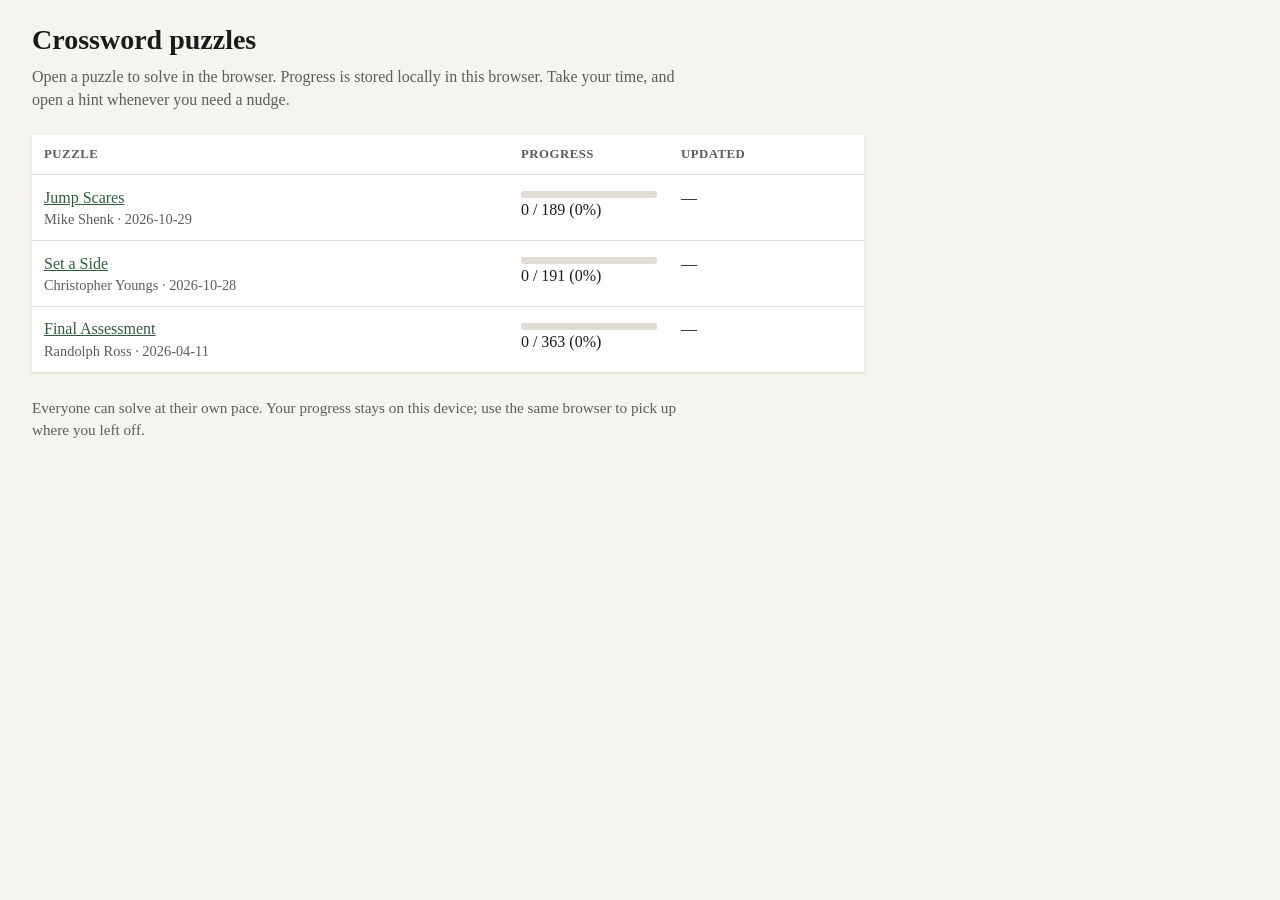
==== web/index.html @ bfd5ee15 "optimized phone layout on top" ====
<!DOCTYPE html>
<html lang="en">
  <head>
    <meta charset="utf-8" />
    <meta name="viewport" content="width=device-width, initial-scale=1, viewport-fit=cover" />
    <title>Crossword puzzles</title>
    <link rel="stylesheet" href="styles.css?v=20261030-10" />
  </head>
  <body>
    <header class="index-header">
      <h1>Crossword puzzles</h1>
      <p>
        Open a puzzle to solve in the browser. Progress is stored locally in this
        browser. Take your time, and open a hint whenever you need a nudge.
      </p>
    </header>

    <table class="puzzle-table" aria-label="Puzzles and progress">
      <thead>
        <tr>
          <th scope="col">Puzzle</th>
          <th scope="col" class="pct">Progress</th>
          <th scope="col">Updated</th>
        </tr>
      </thead>
      <tbody id="puzzle-rows"></tbody>
    </table>

    <p class="muted" style="margin-top: 1.5rem; max-width: 42rem">
      Everyone can solve at their own pace. Your progress stays on this device;
      use the same browser to pick up where you left off.
    </p>

    <script src="shared/progress.js?v=20261030-10"></script>
    <script>
      const tbody = document.getElementById("puzzle-rows");

      function fmtDate(ts) {
        if (!ts) return "—";
        try {
          return new Date(ts).toLocaleString();
        } catch {
          return "—";
        }
      }

      function render(rows) {
        tbody.innerHTML = "";
        for (const p of rows) {
          const st = window.CrosswordProgress.statsForPuzzle(p);
          const tr = document.createElement("tr");
          const pct =
            st.total > 0
              ? `<div class="bar" aria-hidden="true"><span style="width:${st.percent}%"></span></div>${st.filled} / ${st.total} (${st.percent}%)`
              : "—";
          let correct = "";
          if (st.checkable != null && st.checkable > 0) {
            correct = `<div class="meta">${st.correct ?? 0} correct of ${st.checkable} checkable</div>`;
          }
          tr.innerHTML = `
            <td>
              <a href="${escapeHtml(p.href)}">${escapeHtml(p.title)}</a>
              <div class="meta">${escapeHtml(p.author || "")}${
            p.date ? " · " + escapeHtml(p.date) : ""
          }</div>
            </td>
            <td class="pct" data-label="Progress">${pct}${correct}</td>
            <td data-label="Last played">${fmtDate(st.updatedAt)}</td>
          `;
          tbody.appendChild(tr);
        }
      }

      function escapeHtml(s) {
        return String(s)
          .replace(/&/g, "&amp;")
          .replace(/</g, "&lt;")
          .replace(/>/g, "&gt;")
          .replace(/"/g, "&quot;");
      }

      function validateManifest(data) {
        if (!data || !Array.isArray(data.puzzles)) {
          throw new Error("Manifest must contain a puzzles array.");
        }
        const ids = new Set();
        for (const puzzle of data.puzzles) {
          if (!puzzle || typeof puzzle.id !== "string" || !puzzle.id.trim() ||
              ids.has(puzzle.id) || typeof puzzle.title !== "string" || !puzzle.title.trim() ||
              typeof puzzle.href !== "string" ||
              !/^puzzles\/[a-z0-9-]+\.html$/.test(puzzle.href) ||
              !Number.isSafeInteger(puzzle.whiteCellCount) || puzzle.whiteCellCount <= 0 ||
              (puzzle.progressRevision !== undefined &&
                (!Number.isSafeInteger(puzzle.progressRevision) || puzzle.progressRevision <= 0)) ||
              (puzzle.author !== undefined && typeof puzzle.author !== "string") ||
              (puzzle.date !== undefined && typeof puzzle.date !== "string")) {
            throw new Error("Manifest contains an invalid or duplicate puzzle entry.");
          }
          ids.add(puzzle.id);
        }
        return data.puzzles;
      }

      let loadVersion = 0;
      async function load() {
        const version = ++loadVersion;
        try {
          const res = await fetch("manifest.json", { cache: "no-store" });
          if (!res.ok) throw new Error(`HTTP ${res.status}`);
          const rows = validateManifest(await res.json());
          if (version !== loadVersion) return;
          render(rows);
        } catch (err) {
          if (version !== loadVersion) return;
          tbody.innerHTML = "";
          const row = document.createElement("tr");
          const cell = document.createElement("td");
          cell.colSpan = 3;
          const message = document.createElement("p");
          message.setAttribute("role", "alert");
          message.textContent = "Could not load the puzzle list. " + err.message;
          const retry = document.createElement("button");
          retry.type = "button";
          retry.textContent = "Retry";
          retry.addEventListener("click", load);
          cell.append(message, retry);
          row.appendChild(cell);
          tbody.appendChild(row);
        }
      }

      load();
      window.addEventListener("crossword-progress", () => load());
      window.addEventListener("storage", (ev) => {
        if (ev.key && ev.key.startsWith("crossword.v1.progress.")) load();
      });
    </script>
  </body>
</html>
---- web/styles.css ----
:root {
  --bg: #f6f4ef;
  --ink: #1a1a1a;
  --muted: #5c5c5c;
  --accent: #2f5c3e;
  --grid-line: #222;
  --black: #111;
  --wrong: #b00020;
  --focus: #d4e8dc;
  font-family: "Georgia", "Times New Roman", serif;
  color: var(--ink);
  background: var(--bg);
  line-height: 1.45;
}

*,
*::before,
*::after {
  box-sizing: border-box;
}

body {
  margin: 0;
  padding: 1.25rem clamp(1rem, 4vw, 2rem) 3rem;
}

a {
  color: var(--accent);
}

.index-header h1 {
  margin: 0 0 0.25rem;
  font-size: 1.75rem;
}

.index-header p {
  margin: 0 0 1.5rem;
  color: var(--muted);
  max-width: 42rem;
}

.puzzle-table {
  width: 100%;
  max-width: 52rem;
  border-collapse: collapse;
  background: #fff;
  box-shadow: 0 1px 3px rgba(0, 0, 0, 0.08);
}

.puzzle-table th,
.puzzle-table td {
  padding: 0.65rem 0.75rem;
  text-align: left;
  border-bottom: 1px solid #e2ddd4;
  vertical-align: top;
}

.puzzle-table th {
  font-size: 0.8rem;
  text-transform: uppercase;
  letter-spacing: 0.04em;
  color: var(--muted);
}

.puzzle-table .num {
  font-variant-numeric: tabular-nums;
  width: 4rem;
}

.puzzle-table .pct {
  width: 10rem;
}

.puzzle-table .pct .bar {
  height: 0.45rem;
  background: #e2ddd4;
  border-radius: 2px;
  overflow: hidden;
  margin-top: 0.35rem;
}

.puzzle-table .pct .bar > span {
  display: block;
  height: 100%;
  background: var(--accent);
}

.puzzle-table .meta {
  color: var(--muted);
  font-size: 0.9rem;
}

.puzzle-page {
  background: linear-gradient(180deg, #eeeae0 0, var(--bg) 22rem);
}

.puzzle-nav,
.puzzle-shell {
  max-width: 78rem;
  margin-inline: auto;
}

.puzzle-nav {
  margin-block: 0 1.5rem;
  font: 0.9rem system-ui, sans-serif;
}

.puzzle-nav a {
  text-decoration: none;
}

.puzzle-nav a:hover {
  text-decoration: underline;
}

.puzzle-header {
  display: flex;
  align-items: center;
  justify-content: space-between;
  gap: 1rem;
  margin-bottom: 1.5rem;
}

.eyebrow {
  margin: 0 0 0.35rem;
  color: var(--accent);
  font: 600 0.7rem system-ui, sans-serif;
  letter-spacing: 0.16em;
  text-transform: uppercase;
}

.puzzle-header h1 {
  margin: 0;
  font-size: clamp(2rem, 4vw, 3rem);
  font-weight: 500;
  line-height: 1.12;
  letter-spacing: -0.035em;
}

.puzzle-header .byline {
  margin: 0.6rem 0 0;
  color: var(--muted);
  font: 0.95rem system-ui, sans-serif;
}

.puzzle-progress {
  flex-shrink: 0;
  margin: 0;
  padding: 0.6rem 0.9rem;
  border: 1px solid #d7dfd1;
  border-radius: 2rem;
  background: #eaf0e5;
  color: var(--accent);
  font: 500 0.8rem system-ui, sans-serif;
  font-variant-numeric: tabular-nums;
}

.puzzle-main {
  display: grid;
  grid-template-areas: "board" "hints" "clues";
  grid-template-columns: minmax(0, 1fr);
  align-items: start;
  gap: 1.5rem;
}

.grid-panel,
.hint-box,
.clues {
  min-width: 0;
  border: 1px solid #deded4;
  border-radius: 14px;
  background: #fffefa;
  box-shadow: 0 4px 18px #263b2c06;
}

.grid-panel {
  grid-area: board;
  padding: 0.75rem;
}

.grid-wrap {
  overflow: auto;
  padding: 2px;
  scrollbar-color: #b8c1b2 transparent;
}

.cross-grid {
  /* 28px × 1.3, with matching increases for letters and clue numbers. */
  --cell-size: 36.4px;
  border-collapse: collapse;
  table-layout: fixed;
  width: calc(var(--grid-columns) * var(--cell-size) + 1px);
  margin: 0 auto;
  user-select: none;
}

.cross-grid td {
  width: var(--cell-size);
  height: var(--cell-size);
  padding: 0;
  position: relative;
  border: 1px solid var(--grid-line);
}

.cross-grid td.black {
  background: var(--black);
  border-color: var(--black);
}

.cross-grid td.white {
  background: #fff;
}

.cross-grid td.word-active {
  background: #e9f0e4;
}

.cross-grid .cell-num {
  position: absolute;
  z-index: 1;
  top: 2px;
  left: 3px;
  font: 500 var(--number-size, 11.7px) / 1 system-ui, sans-serif;
  color: var(--ink);
  pointer-events: none;
}

.cross-grid .cell-input {
  position: absolute;
  inset: 0;
  width: 100%;
  height: 100%;
  border: 0;
  border-radius: 0;
  padding: var(--letter-top, 12px) 2px 1px;
  text-align: center;
  font: 600 var(--letter-size, 19.5px) / 1 system-ui, sans-serif;
  color: var(--ink);
  text-transform: uppercase;
  background: transparent;
  touch-action: manipulation;
  caret-color: transparent;
}

.cross-grid .cell-input:focus {
  outline: 2px solid #9c7136;
  outline-offset: -2px;
  background: #fff0cb;
}

.cross-grid .cell-input.wrong {
  color: var(--wrong);
  background: #fdecea;
}

.toolbar {
  display: flex;
  flex-wrap: wrap;
  align-items: center;
  gap: 0.65rem;
  margin: 1rem 0.25rem 0.25rem;
}

.toolbar button,
.direction-switch button {
  border: 1px solid #d6dbd1;
  border-radius: 7px;
  padding: 0.65rem 0.9rem;
  background: #fff;
  color: var(--ink);
  font: 500 0.85rem system-ui, sans-serif;
  cursor: pointer;
}

.toolbar .primary-button {
  border-color: var(--accent);
  background: var(--accent);
  color: #fff;
}

.toolbar button:hover {
  filter: brightness(0.95);
}

button:focus-visible,
summary:focus-visible,
a:focus-visible {
  outline: 2px solid var(--accent);
  outline-offset: 3px;
}

.toolbar p {
  flex-basis: 100%;
  margin: 0.25rem 0 0;
  font: 0.78rem / 1.6 system-ui, sans-serif;
}

.save-status:empty {
  display: none;
}

.hint-box {
  grid-area: hints;
  padding: 1.25rem;
}

.hint-box h2,
.clues h2 {
  margin: 0 0 1rem;
  font: 600 0.75rem system-ui, sans-serif;
  letter-spacing: 0.12em;
  text-transform: uppercase;
  color: var(--accent);
}

.direction-switch {
  display: flex;
  gap: 0.25rem;
  padding: 0.25rem;
  margin-bottom: 1.5rem;
  border-radius: 9px;
  background: #f0f1e9;
}

.direction-switch button {
  flex: 1;
  border-color: transparent;
  background: transparent;
  padding: 0.6rem 0.4rem;
}

.direction-switch button[aria-pressed="true"] {
  color: #fff;
  background: var(--accent);
  box-shadow: 0 2px 5px #263b2c18;
}

.direction-switch button:disabled {
  opacity: 0.45;
  cursor: default;
}

#hint-basic h3 {
  margin: 0 0 0.65rem;
  color: var(--muted);
  font: 500 0.78rem system-ui, sans-serif;
}

.basic-clue {
  margin: 0 0 0.75rem;
  font-size: 1.5rem;
  line-height: 1.35;
}

.clue-word {
  color: #245c73;
  text-decoration-line: underline;
  text-decoration-style: solid;
  text-decoration-color: #7293a1;
  text-decoration-thickness: 1px;
  text-underline-offset: 0.18em;
}

.clue-word:hover {
  color: var(--accent);
  text-decoration-style: solid;
}

.lookup-help {
  margin: 0 0 1.25rem;
  font: 0.75rem / 1.6 system-ui, sans-serif;
}

.muted {
  color: var(--muted);
  font-size: 0.95rem;
}

.ext-hint {
  margin-top: 0.6rem;
  border: 1px solid #e0e3d9;
  border-radius: 8px;
  background: #fafbf6;
  font: 0.9rem / 1.6 system-ui, sans-serif;
}

.ext-hint summary {
  padding: 0.8rem;
  font-weight: 500;
  cursor: pointer;
}

.ext-hint[open] summary {
  color: var(--accent);
}

.ext-hint p {
  margin: 0;
  padding: 0 0.8rem 0.9rem;
}

.answer-reveal {
  margin-top: 1.25rem;
  border-style: dashed;
  background: transparent;
}

.answer-reveal p {
  font-weight: 600;
  letter-spacing: 0.06em;
  overflow-wrap: anywhere;
}

.answer-reveal .answer-explanation {
  color: var(--muted);
  font-weight: 400;
  letter-spacing: normal;
}

.clue-panels {
  grid-area: clues;
  display: grid;
  grid-template-columns: minmax(0, 1fr);
  gap: 1.5rem;
}

.clues {
  padding: 1.25rem;
}

.clue-list {
  list-style: none;
  padding: 0;
  margin: 0;
  max-height: 32rem;
  overflow: auto;
  scrollbar-color: #b8c1b2 transparent;
}

.clue-list li + li {
  border-top: 1px solid #eeeee6;
}

.clue-help {
  margin: -0.5rem 0 0.9rem;
  color: var(--muted);
  font: 0.75rem / 1.5 system-ui, sans-serif;
}

.clue-row {
  display: flex;
  gap: 0.75rem;
  align-items: baseline;
  border-radius: 5px;
  padding: 0.65rem 0.4rem;
  color: var(--ink);
  background: transparent;
  font: 0.95rem / 1.5 system-ui, sans-serif;
}

.clue-row:hover {
  background: #f3f4ec;
}

.clue-row.active {
  background: #e9f0e4;
}

.clue-btn {
  flex-shrink: 0;
  min-width: 2rem;
  min-height: 2rem;
  border: 1px solid #d6dbd1;
  border-radius: 5px;
  padding: 0.25rem;
  background: #fff;
  color: var(--accent);
  font: 600 0.8rem system-ui, sans-serif;
  font-variant-numeric: tabular-nums;
  cursor: pointer;
}

.clue-btn.active {
  border-color: var(--accent);
  background: var(--accent);
  color: #fff;
}

.clue-text {
  min-width: 0;
  overflow-wrap: anywhere;
}

.source-reference {
  margin-top: 2rem;
  border-top: 1px solid #dcded2;
  padding-top: 1rem;
  color: var(--muted);
  font: 0.85rem system-ui, sans-serif;
}

.source-reference > summary {
  width: fit-content;
  cursor: pointer;
}

.source-shot {
  max-width: 52rem;
  margin: 1rem 0 0;
}

.source-shot img {
  display: block;
  width: 100%;
  height: auto;
  border: 1px solid #deded4;
  border-radius: 8px;
}

.source-shot figcaption {
  margin-top: 0.75rem;
}

.grid-tools,
.cell-letter,
.word-preview,
.word-nav,
.hint-extras > summary,
.touch-keyboard {
  display: none;
}

.touch-keyboard[hidden] {
  display: none;
}

@media (min-width: 640px) {
  .clue-panels {
    grid-template-columns: repeat(2, minmax(0, 1fr));
  }
}

@media (min-width: 1160px) {
  .puzzle-main {
    grid-template-columns: minmax(0, 1fr) 17rem;
    grid-template-areas: "board hints" "clues clues";
  }

  .hint-box {
    position: sticky;
    top: 1.5rem;
    max-height: calc(100vh - 3rem);
    overflow: auto;
  }
}

@media (max-width: 639px) {
  .puzzle-header {
    flex-direction: column;
    align-items: flex-start;
  }

  .grid-panel {
    padding: 0.5rem;
  }
}

@media (max-width: 760px) and (pointer: coarse), (max-height: 520px) and (pointer: coarse) {
  body {
    padding: max(0.5rem, env(safe-area-inset-top)) max(0.5rem, env(safe-area-inset-right)) 1.5rem max(0.5rem, env(safe-area-inset-left));
    -webkit-text-size-adjust: 100%;
  }

  .puzzle-nav {
    margin-bottom: 0.65rem;
    font-size: 0.8rem;
  }

  .puzzle-nav a {
    display: inline-flex;
    align-items: center;
    min-height: 2.5rem;
  }

  .puzzle-header {
    flex-direction: row;
    align-items: center;
    gap: 0.5rem;
    margin-bottom: 0.75rem;
  }

  .puzzle-header .eyebrow {
    display: none;
  }

  .puzzle-header h1 {
    font-size: 1.6rem;
  }

  .puzzle-header .byline {
    margin-top: 0.25rem;
    font-size: 0.75rem;
  }

  .puzzle-progress {
    max-width: 6.5rem;
    padding: 0.5rem;
    font-size: 0.7rem;
    text-align: center;
  }

  .puzzle-shell.touch-mode {
    padding-bottom: calc(13.5rem + env(safe-area-inset-bottom));
  }

  .puzzle-shell.keyboard-collapsed {
    padding-bottom: calc(3.5rem + env(safe-area-inset-bottom));
  }

  .puzzle-main {
    grid-template-areas: "hints" "board" "clues";
    grid-template-columns: minmax(0, 1fr);
    gap: 0.75rem;
  }

  .hint-box {
    position: sticky;
    top: 0;
    z-index: 5;
    max-height: 48vh;
    max-height: 48dvh;
    overflow: auto;
    padding: 0.5rem;
    border-radius: 10px;
    box-shadow: 0 3px 12px #263b2c16;
  }

  .hint-box > h2 {
    display: none;
  }

  .clue-navigation {
    display: flex;
    align-items: center;
    gap: 0.4rem;
    margin-bottom: 0.25rem;
  }

  .clue-navigation .direction-switch {
    flex: 1;
    margin: 0;
    padding: 0.075rem;
  }

  .direction-switch button,
  .word-nav {
    min-height: 1.375rem;
    height: 1.375rem;
    padding: 0 0.4rem;
    line-height: 1;
  }

  .word-nav {
    display: block;
    flex-shrink: 0;
    width: 2.75rem;
    padding: 0;
    border: 1px solid #d6dbd1;
    border-radius: 8px;
    background: #fff;
    color: var(--accent);
    font-size: 1.25rem;
    cursor: pointer;
  }

  #hint-basic h3 {
    margin-bottom: 0.25rem;
    font-size: 0.7rem;
  }

  .basic-clue {
    margin-bottom: 0.6rem;
    font-size: 1.1rem;
    line-height: 1.35;
    overflow-wrap: anywhere;
  }

  .word-preview {
    display: flex;
    position: relative;
    gap: 3px;
    padding: 2px;
    overflow: auto;
    scrollbar-width: none;
  }

  .preview-letter {
    flex: 0 0 2rem;
    height: 2.5rem;
    border: 1px solid #cbd5c4;
    border-radius: 5px;
    padding: 0;
    background: #f4f7ee;
    color: var(--ink);
    font: 600 1.1rem system-ui, sans-serif;
  }

  .preview-letter[aria-pressed="true"] {
    border: 2px solid #9c7136;
    background: #fff0cb;
  }

  .preview-letter.wrong {
    border-color: var(--wrong);
    background: #fdecea;
    color: var(--wrong);
  }

  .hint-extras > summary {
    display: list-item;
    min-height: 1.5rem;
    padding: 0.25rem 0.15rem 0.15rem;
    color: var(--accent);
    font: 600 0.8rem / 1.2 system-ui, sans-serif;
    cursor: pointer;
  }

  .hint-extras[open] > summary {
    margin-bottom: 0.35rem;
  }

  .hint-extras .lookup-help {
    margin-bottom: 0.4rem;
    line-height: 1.25;
  }

  .hint-extras .ext-hint {
    margin-top: 0.25rem;
    font-size: 0.875rem;
    line-height: 1.3;
  }

  .hint-extras .ext-hint summary {
    padding: 0.4rem 0.6rem;
  }

  .hint-extras .ext-hint p {
    padding: 0 0.6rem 0.5rem;
  }

  .hint-extras .answer-reveal {
    margin-top: 0.5rem;
  }

  .grid-panel {
    padding: 0;
    border: 0;
    background: transparent;
    box-shadow: none;
  }

  .grid-tools {
    display: flex;
    justify-content: space-between;
    gap: 0.5rem;
    margin-bottom: 0.4rem;
  }

  .grid-tools button {
    min-height: 2.75rem;
    border: 1px solid #d6dbd1;
    border-radius: 7px;
    padding: 0.5rem 0.85rem;
    background: #fffefa;
    color: var(--accent);
    font: 500 0.85rem system-ui, sans-serif;
  }

  .cross-grid {
    --cell-size: min(36.4px, calc((100vw - max(0.5rem, env(safe-area-inset-left)) - max(0.5rem, env(safe-area-inset-right)) - 6px) / var(--grid-columns)));
    --letter-size: 16px;
    --display-letter-size: clamp(10px, calc(var(--cell-size) * 0.68), 22px);
    --number-size: clamp(7px, calc(var(--cell-size) * 0.28), 11.7px);
    --letter-top: clamp(3px, calc(var(--cell-size) * 0.2), 7px);
  }

  .cross-grid .cell-input {
    padding-inline: 0;
    padding-bottom: 0;
    color: transparent;
  }

  .cross-grid .cell-letter {
    display: flex;
    position: absolute;
    inset: 0;
    z-index: 2;
    align-items: center;
    justify-content: center;
    padding-top: calc(var(--cell-size) * 0.25);
    pointer-events: none;
    color: var(--ink);
    font: 600 var(--display-letter-size) / 1 system-ui, sans-serif;
  }

  .cross-grid .cell-input.wrong + .cell-letter {
    color: var(--wrong);
  }

  .cross-grid .cell-input.wrong {
    color: transparent;
  }

  .cross-grid .cell-num {
    z-index: 3;
    top: 1px;
    left: 1px;
  }

  .grid-wrap.zoomed {
    max-height: 24rem;
    max-height: min(52dvh, 24rem);
  }

  .grid-wrap.zoomed .cross-grid {
    --cell-size: 36.4px;
    --display-letter-size: 22px;
    --number-size: 11.7px;
    --letter-top: 10px;
  }

  .toolbar {
    margin: 0.75rem 0;
    gap: 0.5rem;
  }

  .toolbar button {
    flex: 1;
    min-height: 2.75rem;
    padding: 0.6rem 0.4rem;
  }

  #grid-help {
    display: none;
  }

  .clue-panels {
    grid-template-columns: minmax(0, 1fr);
    gap: 0.75rem;
    scroll-margin-top: 14rem;
  }

  .clues {
    padding: 0.9rem;
  }

  .clue-list {
    max-height: 24rem;
  }

  .clue-btn {
    min-width: 2.75rem;
    min-height: 2.75rem;
  }

  .clue-word {
    line-height: 1.8;
  }

  .touch-keyboard {
    display: block;
    position: fixed;
    z-index: 10;
    inset: auto 0 0;
    padding: 0.35rem max(0.35rem, env(safe-area-inset-right)) max(0.5rem, env(safe-area-inset-bottom)) max(0.35rem, env(safe-area-inset-left));
    border-top: 1px solid #c9d0c3;
    background: #e4e8df;
    box-shadow: 0 -3px 16px #263b2c12;
    touch-action: manipulation;
  }

  .keyboard-top {
    display: flex;
    align-items: center;
    justify-content: space-between;
    gap: 0.5rem;
    min-height: 2rem;
    padding-inline: 0.3rem;
    color: var(--accent);
    font: 500 0.7rem system-ui, sans-serif;
  }

  .keyboard-top button {
    min-height: 2rem;
    border: 0;
    border-radius: 5px;
    padding: 0.35rem;
    background: transparent;
    color: var(--accent);
    font: inherit;
    text-decoration: underline;
  }

  .keyboard-rows {
    display: grid;
    gap: 0.35rem;
  }

  .keyboard-row {
    display: flex;
    justify-content: center;
    gap: 0.25rem;
  }

  .keyboard-row:nth-child(2) {
    padding-inline: 4%;
  }

  .keyboard-key {
    flex: 1;
    min-width: 0;
    min-height: 2.75rem;
    padding: 0;
    border: 1px solid #c8cec2;
    border-bottom-width: 2px;
    border-radius: 6px;
    background: #fff;
    color: var(--ink);
    font: 500 1.1rem system-ui, sans-serif;
    -webkit-user-select: none;
    user-select: none;
  }

  .keyboard-key:active {
    background: #cddac1;
  }

  .keyboard-action {
    flex: 1.6;
    background: #cad4c1;
    font-size: 0.75rem;
  }

  .keyboard-action[data-key="Backspace"] {
    font-size: 1.4rem;
  }

  .touch-keyboard.collapsed .keyboard-rows {
    display: none;
  }

  .puzzle-table,
  .puzzle-table tbody,
  .puzzle-table tr,
  .puzzle-table td {
    display: block;
    width: 100%;
    max-width: none;
  }

  .puzzle-table td.pct {
    width: 100%;
  }

  .puzzle-table {
    background: transparent;
    box-shadow: none;
  }

  .puzzle-table thead {
    display: none;
  }

  .puzzle-table tr {
    margin-bottom: 0.85rem;
    border: 1px solid #deded4;
    border-radius: 12px;
    padding: 0.5rem;
    background: #fffefa;
  }

  .puzzle-table td {
    border: 0;
    padding: 0.4rem 0.6rem;
  }

  .puzzle-table a {
    display: flex;
    align-items: center;
    min-height: 2.75rem;
    font-size: 1.25rem;
  }

  .puzzle-table td[data-label]::before {
    content: attr(data-label);
    display: block;
    margin-bottom: 0.25rem;
    color: var(--muted);
    font: 500 0.7rem system-ui, sans-serif;
  }
}
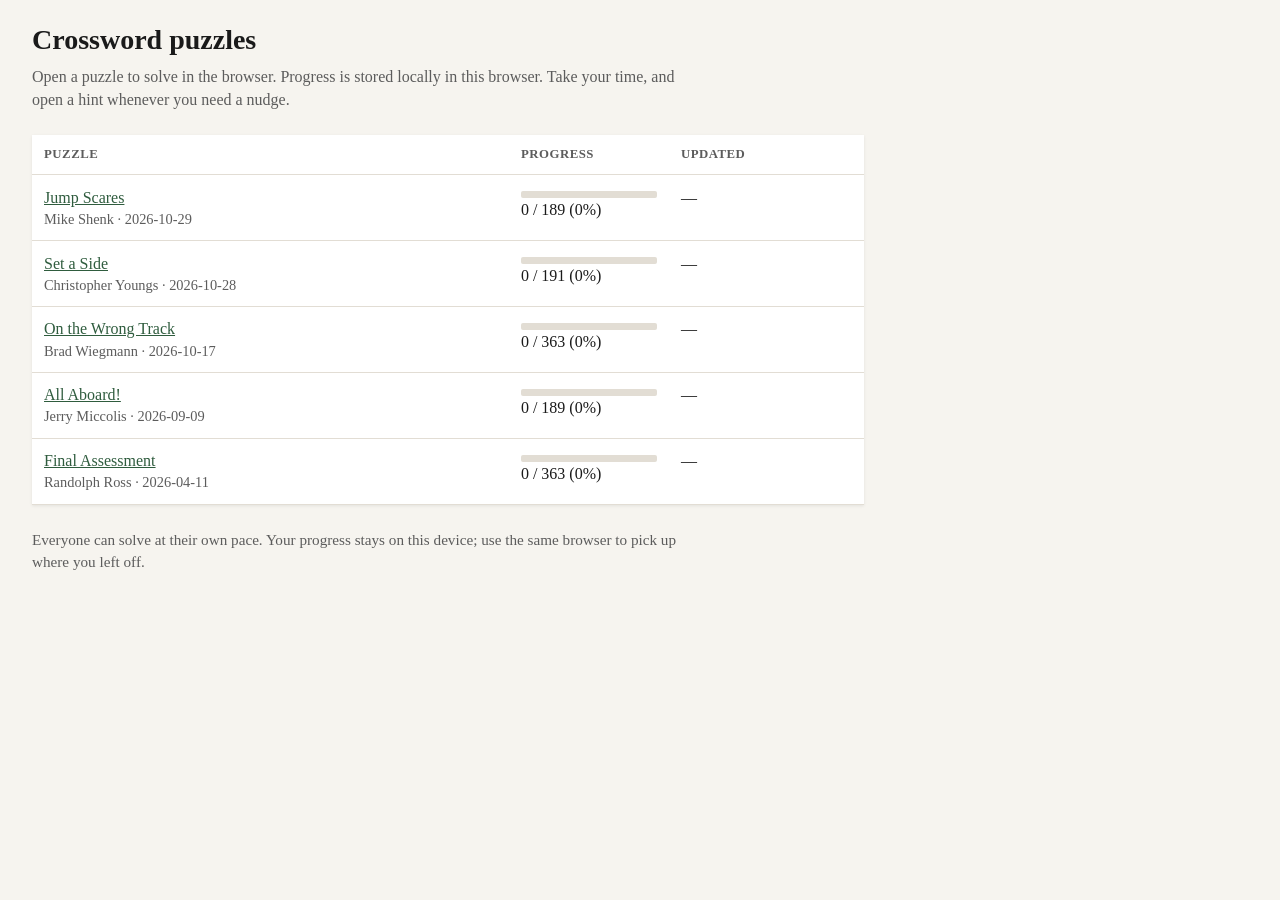
==== commit 1e76cb72: "optimized phone keyboard layout and added 2 puzzles" ====
--- a/web/index.html
+++ b/web/index.html
@@ -4,7 +4,7 @@
     <meta charset="utf-8" />
     <meta name="viewport" content="width=device-width, initial-scale=1, viewport-fit=cover" />
     <title>Crossword puzzles</title>
-    <link rel="stylesheet" href="styles.css?v=20261030-10" />
+    <link rel="stylesheet" href="styles.css?v=20261030-14" />
   </head>
   <body>
     <header class="index-header">
@@ -31,7 +31,7 @@
       use the same browser to pick up where you left off.
     </p>
 
-    <script src="shared/progress.js?v=20261030-10"></script>
+    <script src="shared/progress.js?v=20261030-14"></script>
     <script>
       const tbody = document.getElementById("puzzle-rows");
 
--- a/web/styles.css
+++ b/web/styles.css
@@ -523,7 +523,7 @@
 
 .grid-tools,
 .cell-letter,
-.word-preview,
+.puzzle-library-link,
 .word-nav,
 .hint-extras > summary,
 .touch-keyboard {
@@ -571,42 +571,41 @@
     -webkit-text-size-adjust: 100%;
   }
 
-  .puzzle-nav {
-    margin-bottom: 0.65rem;
-    font-size: 0.8rem;
-  }
-
-  .puzzle-nav a {
+  .puzzle-nav,
+  .puzzle-header {
+    display: none;
+  }
+
+  .clue-meta {
+    display: flex;
+    align-items: baseline;
+    gap: 0.5rem;
+    margin-bottom: 0.25rem;
+  }
+
+  #hint-basic .clue-meta h3 {
+    flex: 1;
+    margin: 0;
+  }
+
+  .clue-meta .puzzle-progress {
+    max-width: none;
+    margin: 0 0 0 auto;
+    padding: 0;
+    border: 0;
+    background: transparent;
+    font-size: 0.7rem;
+    line-height: 1.2;
+    text-align: right;
+    white-space: nowrap;
+  }
+
+  .puzzle-library-link {
     display: inline-flex;
     align-items: center;
-    min-height: 2.5rem;
-  }
-
-  .puzzle-header {
-    flex-direction: row;
-    align-items: center;
-    gap: 0.5rem;
-    margin-bottom: 0.75rem;
-  }
-
-  .puzzle-header .eyebrow {
-    display: none;
-  }
-
-  .puzzle-header h1 {
-    font-size: 1.6rem;
-  }
-
-  .puzzle-header .byline {
-    margin-top: 0.25rem;
-    font-size: 0.75rem;
-  }
-
-  .puzzle-progress {
-    max-width: 6.5rem;
-    padding: 0.5rem;
-    font-size: 0.7rem;
-    text-align: center;
+    min-height: 2rem;
+    margin-top: 1rem;
+    font: 0.85rem system-ui, sans-serif;
   }
 
   .puzzle-shell.touch-mode {
@@ -685,37 +684,6 @@
     overflow-wrap: anywhere;
   }
 
-  .word-preview {
-    display: flex;
-    position: relative;
-    gap: 3px;
-    padding: 2px;
-    overflow: auto;
-    scrollbar-width: none;
-  }
-
-  .preview-letter {
-    flex: 0 0 2rem;
-    height: 2.5rem;
-    border: 1px solid #cbd5c4;
-    border-radius: 5px;
-    padding: 0;
-    background: #f4f7ee;
-    color: var(--ink);
-    font: 600 1.1rem system-ui, sans-serif;
-  }
-
-  .preview-letter[aria-pressed="true"] {
-    border: 2px solid #9c7136;
-    background: #fff0cb;
-  }
-
-  .preview-letter.wrong {
-    border-color: var(--wrong);
-    background: #fdecea;
-    color: var(--wrong);
-  }
-
   .hint-extras > summary {
     display: list-item;
     min-height: 1.5rem;
@@ -760,20 +728,22 @@
   }
 
   .grid-tools {
-    display: flex;
-    justify-content: space-between;
-    gap: 0.5rem;
-    margin-bottom: 0.4rem;
+    display: grid;
+    grid-template-columns: auto minmax(0, 1fr) minmax(0, 1fr);
+    gap: 0.35rem;
+    margin-bottom: 0.25rem;
   }
 
   .grid-tools button {
-    min-height: 2.75rem;
+    min-height: 1.375rem;
+    height: 1.375rem;
     border: 1px solid #d6dbd1;
     border-radius: 7px;
-    padding: 0.5rem 0.85rem;
+    padding: 0 0.35rem;
     background: #fffefa;
     color: var(--accent);
-    font: 500 0.85rem system-ui, sans-serif;
+    font: 500 0.72rem / 1 system-ui, sans-serif;
+    white-space: nowrap;
   }
 
   .cross-grid {
@@ -830,14 +800,17 @@
   }
 
   .toolbar {
-    margin: 0.75rem 0;
-    gap: 0.5rem;
+    margin: 0.4rem 0;
+    gap: 0.35rem;
   }
 
   .toolbar button {
     flex: 1;
-    min-height: 2.75rem;
-    padding: 0.6rem 0.4rem;
+    min-height: 1.375rem;
+    height: 1.375rem;
+    padding: 0 0.4rem;
+    font-size: 0.8rem;
+    line-height: 1;
   }
 
   #grid-help {
@@ -846,12 +819,30 @@
 
   .clue-panels {
     grid-template-columns: minmax(0, 1fr);
-    gap: 0.75rem;
-    scroll-margin-top: 14rem;
+    gap: 0.5rem;
+    scroll-margin-top: 12rem;
   }
 
   .clues {
-    padding: 0.9rem;
+    padding: 0.6rem;
+    scroll-margin-top: 9rem;
+  }
+
+  .clues h2 {
+    margin-bottom: 0.45rem;
+  }
+
+  .clue-help {
+    margin: 0 0 0.4rem;
+    font-size: 0.7rem;
+    line-height: 1.2;
+  }
+
+  .clue-row {
+    gap: 0.5rem;
+    padding: 0.25rem 0.3rem;
+    font-size: 0.875rem;
+    line-height: 1.25;
   }
 
   .clue-list {
@@ -859,12 +850,16 @@
   }
 
   .clue-btn {
-    min-width: 2.75rem;
-    min-height: 2.75rem;
+    min-width: 2.25rem;
+    min-height: 1.375rem;
+    height: 1.375rem;
+    padding: 0 0.2rem;
+    font-size: 0.75rem;
+    line-height: 1;
   }
 
   .clue-word {
-    line-height: 1.8;
+    line-height: inherit;
   }
 
   .touch-keyboard {
@@ -899,6 +894,23 @@
     color: var(--accent);
     font: inherit;
     text-decoration: underline;
+  }
+
+  .keyboard-navigation {
+    display: flex;
+    gap: 0.5rem;
+  }
+
+  .keyboard-top .keyboard-nav {
+    min-width: 2.75rem;
+    min-height: 1.375rem;
+    height: 1.375rem;
+    padding: 0;
+    border: 1px solid #c8cec2;
+    background: #fff;
+    font-size: 1.1rem;
+    line-height: 1;
+    text-decoration: none;
   }
 
   .keyboard-rows {
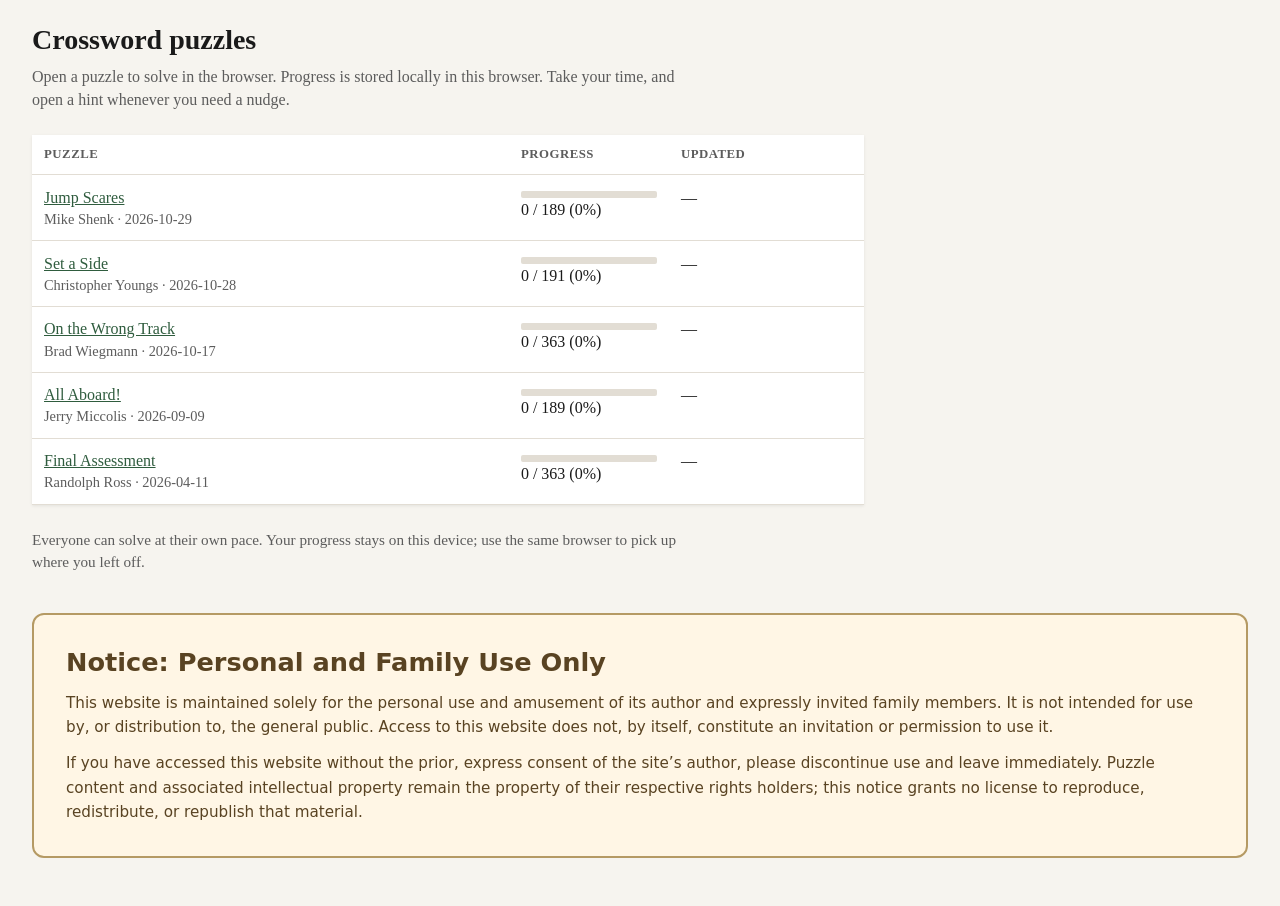
==== commit 7f2c24dc: "added disclaimer" ====
--- a/web/index.html
+++ b/web/index.html
@@ -4,7 +4,7 @@
     <meta charset="utf-8" />
     <meta name="viewport" content="width=device-width, initial-scale=1, viewport-fit=cover" />
     <title>Crossword puzzles</title>
-    <link rel="stylesheet" href="styles.css?v=20261030-14" />
+    <link rel="stylesheet" href="styles.css?v=20261030-18" />
   </head>
   <body>
     <header class="index-header">
@@ -31,7 +31,24 @@
       use the same browser to pick up where you left off.
     </p>
 
-    <script src="shared/progress.js?v=20261030-14"></script>
+    <footer class="private-use-notice" aria-labelledby="private-use-heading">
+      <h2 id="private-use-heading">Notice: Personal and Family Use Only</h2>
+      <p>
+        This website is maintained solely for the personal use and amusement of
+        its author and expressly invited family members. It is not intended for
+        use by, or distribution to, the general public. Access to this website
+        does not, by itself, constitute an invitation or permission to use it.
+      </p>
+      <p>
+        If you have accessed this website without the prior, express consent of
+        the site&rsquo;s author, please discontinue use and leave immediately.
+        Puzzle content and associated intellectual property remain the property
+        of their respective rights holders; this notice grants no license to
+        reproduce, redistribute, or republish that material.
+      </p>
+    </footer>
+
+    <script src="shared/progress.js?v=20261030-18"></script>
     <script>
       const tbody = document.getElementById("puzzle-rows");
 
@@ -64,7 +81,7 @@
             p.date ? " · " + escapeHtml(p.date) : ""
           }</div>
             </td>
-            <td class="pct" data-label="Progress">${pct}${correct}</td>
+            <td class="pct" data-label="Progress">${st.completed ? '<strong class="completed-badge">✓ Completed</strong>' : ""}${pct}${correct}</td>
             <td data-label="Last played">${fmtDate(st.updatedAt)}</td>
           `;
           tbody.appendChild(tr);
--- a/web/styles.css
+++ b/web/styles.css
@@ -609,11 +609,11 @@
   }
 
   .puzzle-shell.touch-mode {
-    padding-bottom: calc(13.5rem + env(safe-area-inset-bottom));
+    padding-bottom: calc(14.5rem + env(safe-area-inset-bottom));
   }
 
   .puzzle-shell.keyboard-collapsed {
-    padding-bottom: calc(3.5rem + env(safe-area-inset-bottom));
+    padding-bottom: calc(4.5rem + env(safe-area-inset-bottom));
   }
 
   .puzzle-main {
@@ -863,6 +863,7 @@
   }
 
   .touch-keyboard {
+    --keyboard-key-height: 2.75rem;
     display: block;
     position: fixed;
     z-index: 10;
@@ -878,39 +879,95 @@
     display: flex;
     align-items: center;
     justify-content: space-between;
-    gap: 0.5rem;
-    min-height: 2rem;
-    padding-inline: 0.3rem;
+    gap: 0.25rem;
+    margin-bottom: 0.35rem;
     color: var(--accent);
     font: 500 0.7rem system-ui, sans-serif;
   }
 
   .keyboard-top button {
-    min-height: 2rem;
-    border: 0;
-    border-radius: 5px;
-    padding: 0.35rem;
-    background: transparent;
+    min-height: var(--keyboard-key-height);
+    height: var(--keyboard-key-height);
+    min-width: 0;
+    flex: 1;
+    border: 1px solid #c8cec2;
+    border-bottom-width: 2px;
+    border-radius: 6px;
+    padding: 0 0.25rem;
+    background: #fff;
     color: var(--accent);
-    font: inherit;
-    text-decoration: underline;
+    font: 600 0.75rem system-ui, sans-serif;
+    white-space: nowrap;
+    cursor: pointer;
+    touch-action: manipulation;
   }
 
   .keyboard-navigation {
     display: flex;
-    gap: 0.5rem;
+    gap: 0.25rem;
+    flex-shrink: 0;
   }
 
   .keyboard-top .keyboard-nav {
-    min-width: 2.75rem;
-    min-height: 1.375rem;
-    height: 1.375rem;
+    width: 4.5rem;
+    flex: none;
     padding: 0;
-    border: 1px solid #c8cec2;
-    background: #fff;
-    font-size: 1.1rem;
+    border-color: #344e84;
+    background: #425f9a;
+    color: #fff;
+    font-size: 1.4rem;
     line-height: 1;
     text-decoration: none;
+  }
+
+  .keyboard-top .keyboard-direction {
+    flex: 1;
+    padding-inline: 0.125rem;
+    font-size: 0.7rem;
+    background: #eef0fb;
+    border-color: #c4cbe3;
+    color: #394b81;
+  }
+
+  .keyboard-top .keyboard-check,
+  .keyboard-top .keyboard-clear {
+    flex: none;
+    width: 2rem;
+    padding: 0;
+    font-size: 1.1rem;
+  }
+
+  .keyboard-clear svg {
+    display: block;
+    margin: auto;
+  }
+
+  .keyboard-top .keyboard-check {
+    background: #dcebd4;
+    border-color: #b3c8a7;
+    color: #28552c;
+  }
+
+  .keyboard-top .keyboard-clear {
+    background: #fbebe5;
+    border-color: #e0c1b5;
+    color: #963f2b;
+  }
+
+  .keyboard-top .keyboard-toggle {
+    flex: none;
+    width: 1.75rem;
+    background: transparent;
+    font-size: 1.15rem;
+  }
+
+  .keyboard-top button:active {
+    filter: brightness(0.93);
+  }
+
+  .keyboard-top button:disabled {
+    opacity: 0.5;
+    cursor: default;
   }
 
   .keyboard-rows {
@@ -931,7 +988,8 @@
   .keyboard-key {
     flex: 1;
     min-width: 0;
-    min-height: 2.75rem;
+    min-height: var(--keyboard-key-height);
+    height: var(--keyboard-key-height);
     padding: 0;
     border: 1px solid #c8cec2;
     border-bottom-width: 2px;
@@ -1011,3 +1069,157 @@
     font: 500 0.7rem system-ui, sans-serif;
   }
 }
+
+[hidden] {
+  display: none !important;
+}
+
+.completion-message {
+  margin-block: 0.6rem;
+  padding: 0.65rem 0.8rem;
+  border: 1px solid #d9cda6;
+  border-radius: 10px;
+  background: #fff8e6;
+  color: #645023;
+  font: 500 0.85rem / 1.4 system-ui, sans-serif;
+}
+
+.completion-message p {
+  margin: 0 0 0.35rem;
+}
+
+.completion-message.solved {
+  background: #eaf4e4;
+  color: #28552c;
+  border-color: #afcca2;
+}
+
+.completion-message[data-celebrate="true"] {
+  animation: crossword-finish 650ms ease-out;
+}
+
+.completed-badge {
+  display: block;
+  margin-bottom: 0.3rem;
+  color: #28552c;
+  font: 600 0.8rem system-ui, sans-serif;
+}
+
+.clues-dialog {
+  position: fixed;
+  inset: auto 0 0;
+  box-sizing: border-box;
+  width: 100%;
+  max-width: 760px;
+  max-height: 80vh;
+  max-height: 80dvh;
+  margin: auto auto 0;
+  padding: 0.65rem 0.75rem max(0.75rem, env(safe-area-inset-bottom));
+  border: 1px solid #c9d0c3;
+  border-radius: 18px 18px 0 0;
+  background: #fffefa;
+  color: var(--ink);
+  box-shadow: 0 -8px 32px #263b2c26;
+}
+
+.clues-dialog::backdrop {
+  background: #15231a66;
+}
+
+.clues-sheet-controls {
+  display: flex;
+  gap: 0.35rem;
+  margin-bottom: 0.5rem;
+}
+
+.clues-sheet-controls button {
+  flex: 1;
+  min-height: 2.75rem;
+  border: 1px solid #c8cec2;
+  border-radius: 8px;
+  background: #fff;
+  color: var(--accent);
+  font: 600 0.9rem system-ui, sans-serif;
+  cursor: pointer;
+}
+
+.clues-sheet-controls button[aria-pressed="true"] {
+  background: #dcebd4;
+  border-color: #afc69e;
+}
+
+.clues-sheet-controls .close-clues {
+  flex: none;
+  width: 2.75rem;
+}
+
+.clues-dialog .clue-panels {
+  display: block;
+  margin: 0;
+}
+
+.clues-dialog .clue-list {
+  max-height: 55vh;
+  max-height: 55dvh;
+  overflow-y: auto;
+  overscroll-behavior: contain;
+}
+
+.clues-dialog .clue-btn {
+  min-height: 2.75rem;
+  height: auto;
+  min-width: 2.75rem;
+}
+
+.keyboard-undo {
+  min-width: 0;
+  flex: 1.6;
+  height: var(--keyboard-key-height);
+  min-height: var(--keyboard-key-height);
+  padding: 0;
+  border: 1px solid #c8cec2;
+  border-bottom-width: 2px;
+  border-radius: 6px;
+  background: #cad4c1;
+  color: var(--ink);
+  font: 500 0.7rem system-ui, sans-serif;
+}
+
+.keyboard-undo:disabled,
+.undo-button:disabled {
+  opacity: 0.45;
+}
+
+@keyframes crossword-finish {
+  from { transform: scale(0.97); }
+  to { transform: scale(1); }
+}
+
+@media (prefers-reduced-motion: reduce) {
+  .completion-message[data-celebrate="true"] { animation: none; }
+}
+
+body:has(.clues-dialog[open]) {
+  overflow: hidden;
+}
+
+.private-use-notice {
+  max-width: 76rem;
+  margin: 2.5rem auto 0;
+  padding: clamp(1rem, 3vw, 2rem);
+  border: 2px solid #b59a64;
+  border-radius: 12px;
+  background: #fff6e5;
+  color: #594322;
+  font: 0.95rem / 1.6 system-ui, sans-serif;
+}
+
+.private-use-notice h2 {
+  margin: 0 0 0.75rem;
+  font-size: clamp(1.2rem, 3vw, 1.6rem);
+  line-height: 1.25;
+}
+
+.private-use-notice p {
+  margin: 0.75rem 0 0;
+}
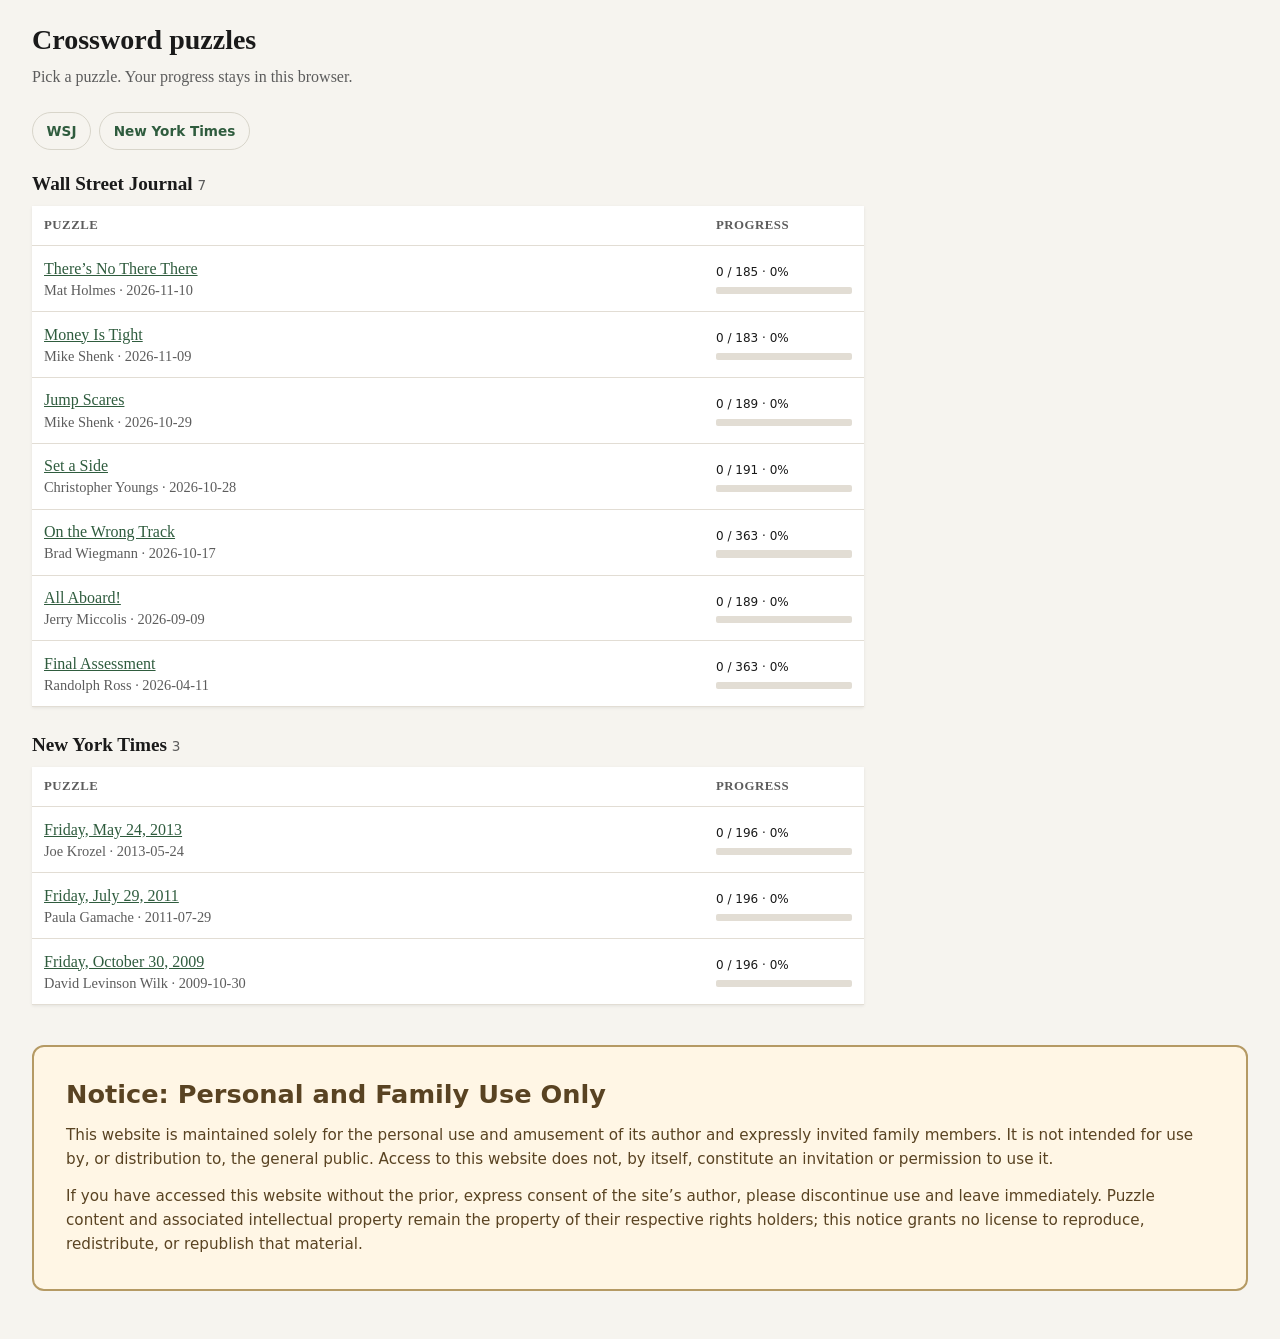
==== commit 4a56653e: "added 3 NYT puzzles" ====
--- a/web/index.html
+++ b/web/index.html
@@ -4,32 +4,37 @@
     <meta charset="utf-8" />
     <meta name="viewport" content="width=device-width, initial-scale=1, viewport-fit=cover" />
     <title>Crossword puzzles</title>
-    <link rel="stylesheet" href="styles.css?v=20261030-18" />
+    <link rel="stylesheet" href="styles.css?v=20261112-1" />
   </head>
   <body>
     <header class="index-header">
       <h1>Crossword puzzles</h1>
       <p>
-        Open a puzzle to solve in the browser. Progress is stored locally in this
-        browser. Take your time, and open a hint whenever you need a nudge.
+        Pick a puzzle. Your progress stays in this browser.
       </p>
     </header>
 
-    <table class="puzzle-table" aria-label="Puzzles and progress">
-      <thead>
-        <tr>
-          <th scope="col">Puzzle</th>
-          <th scope="col" class="pct">Progress</th>
-          <th scope="col">Updated</th>
-        </tr>
-      </thead>
-      <tbody id="puzzle-rows"></tbody>
-    </table>
-
-    <p class="muted" style="margin-top: 1.5rem; max-width: 42rem">
-      Everyone can solve at their own pace. Your progress stays on this device;
-      use the same browser to pick up where you left off.
-    </p>
+    <nav class="library-nav" aria-label="Puzzle collections">
+      <a href="#wsj">WSJ</a>
+      <a href="#nyt">New York Times</a>
+    </nav>
+    <main class="puzzle-library">
+      <div id="library-status" role="status"></div>
+      <section id="wsj" aria-labelledby="wsj-heading">
+        <h2 id="wsj-heading">Wall Street Journal <span id="wsj-count" class="collection-count"></span></h2>
+        <table class="puzzle-table" aria-label="Wall Street Journal puzzles and progress">
+          <thead><tr><th scope="col">Puzzle</th><th scope="col">Progress</th></tr></thead>
+          <tbody id="wsj-rows"></tbody>
+        </table>
+      </section>
+      <section id="nyt" aria-labelledby="nyt-heading">
+        <h2 id="nyt-heading">New York Times <span id="nyt-count" class="collection-count"></span></h2>
+        <table class="puzzle-table" aria-label="New York Times puzzles and progress">
+          <thead><tr><th scope="col">Puzzle</th><th scope="col">Progress</th></tr></thead>
+          <tbody id="nyt-rows"></tbody>
+        </table>
+      </section>
+    </main>
 
     <footer class="private-use-notice" aria-labelledby="private-use-heading">
       <h2 id="private-use-heading">Notice: Personal and Family Use Only</h2>
@@ -48,43 +53,38 @@
       </p>
     </footer>
 
-    <script src="shared/progress.js?v=20261030-18"></script>
+    <script src="shared/progress.js?v=20261109-1"></script>
     <script>
-      const tbody = document.getElementById("puzzle-rows");
-
-      function fmtDate(ts) {
-        if (!ts) return "—";
-        try {
-          return new Date(ts).toLocaleString();
-        } catch {
-          return "—";
-        }
-      }
+      const status = document.getElementById("library-status");
+      const collections = {
+        WSJ: { tbody: document.getElementById("wsj-rows"), count: document.getElementById("wsj-count") },
+        NYT: { tbody: document.getElementById("nyt-rows"), count: document.getElementById("nyt-count") },
+      };
 
       function render(rows) {
-        tbody.innerHTML = "";
-        for (const p of rows) {
-          const st = window.CrosswordProgress.statsForPuzzle(p);
-          const tr = document.createElement("tr");
-          const pct =
-            st.total > 0
-              ? `<div class="bar" aria-hidden="true"><span style="width:${st.percent}%"></span></div>${st.filled} / ${st.total} (${st.percent}%)`
-              : "—";
-          let correct = "";
-          if (st.checkable != null && st.checkable > 0) {
-            correct = `<div class="meta">${st.correct ?? 0} correct of ${st.checkable} checkable</div>`;
+        status.innerHTML = "";
+        for (const [publication, collection] of Object.entries(collections)) {
+          collection.tbody.innerHTML = "";
+          const puzzles = rows.filter((p) => (p.publication || "WSJ") === publication)
+            .sort((a, b) => (b.date || "").localeCompare(a.date || ""));
+          collection.count.textContent = String(puzzles.length);
+          for (const p of puzzles) {
+            const st = window.CrosswordProgress.statsForPuzzle(p);
+            const tr = document.createElement("tr");
+            const progress = st.completed
+              ? '<strong class="completed-badge">✓ Completed</strong>'
+              : st.total > 0
+                ? `<span class="progress-label">${st.filled} / ${st.total} · ${st.percent}%</span><div class="bar" aria-hidden="true"><span style="width:${st.percent}%"></span></div>`
+                : "Not started";
+            tr.innerHTML = `
+              <td class="puzzle-info">
+                <a href="${escapeHtml(p.href)}">${escapeHtml(p.title)}</a>
+                <div class="meta">${escapeHtml(p.author || "")}${p.date ? " · " + escapeHtml(p.date) : ""}</div>
+              </td>
+              <td class="pct">${progress}</td>
+            `;
+            collection.tbody.appendChild(tr);
           }
-          tr.innerHTML = `
-            <td>
-              <a href="${escapeHtml(p.href)}">${escapeHtml(p.title)}</a>
-              <div class="meta">${escapeHtml(p.author || "")}${
-            p.date ? " · " + escapeHtml(p.date) : ""
-          }</div>
-            </td>
-            <td class="pct" data-label="Progress">${st.completed ? '<strong class="completed-badge">✓ Completed</strong>' : ""}${pct}${correct}</td>
-            <td data-label="Last played">${fmtDate(st.updatedAt)}</td>
-          `;
-          tbody.appendChild(tr);
         }
       }
 
@@ -110,7 +110,8 @@
               (puzzle.progressRevision !== undefined &&
                 (!Number.isSafeInteger(puzzle.progressRevision) || puzzle.progressRevision <= 0)) ||
               (puzzle.author !== undefined && typeof puzzle.author !== "string") ||
-              (puzzle.date !== undefined && typeof puzzle.date !== "string")) {
+              (puzzle.date !== undefined && typeof puzzle.date !== "string") ||
+              (puzzle.publication !== undefined && !["WSJ", "NYT"].includes(puzzle.publication))) {
             throw new Error("Manifest contains an invalid or duplicate puzzle entry.");
           }
           ids.add(puzzle.id);
@@ -129,10 +130,7 @@
           render(rows);
         } catch (err) {
           if (version !== loadVersion) return;
-          tbody.innerHTML = "";
-          const row = document.createElement("tr");
-          const cell = document.createElement("td");
-          cell.colSpan = 3;
+          status.innerHTML = "";
           const message = document.createElement("p");
           message.setAttribute("role", "alert");
           message.textContent = "Could not load the puzzle list. " + err.message;
@@ -140,9 +138,7 @@
           retry.type = "button";
           retry.textContent = "Retry";
           retry.addEventListener("click", load);
-          cell.append(message, retry);
-          row.appendChild(cell);
-          tbody.appendChild(row);
+          status.append(message, retry);
         }
       }
 
--- a/web/styles.css
+++ b/web/styles.css
@@ -39,6 +39,44 @@
   max-width: 42rem;
 }
 
+.library-nav {
+  display: flex;
+  gap: 0.5rem;
+  margin-block: 0 1.25rem;
+}
+
+.library-nav a {
+  padding: 0.5rem 0.85rem;
+  border: 1px solid #d8d5ca;
+  border-radius: 999px;
+  text-decoration: none;
+  font: 600 0.85rem / 1.5 system-ui, sans-serif;
+}
+
+.puzzle-library {
+  max-width: 52rem;
+}
+
+.puzzle-library section {
+  margin-bottom: 1.5rem;
+  scroll-margin-top: 1rem;
+}
+
+.puzzle-library h2 {
+  margin: 0 0 0.5rem;
+  font-size: 1.2rem;
+}
+
+.collection-count {
+  color: var(--muted);
+  font: 400 0.85rem system-ui, sans-serif;
+}
+
+.puzzle-library .pct {
+  font: 400 0.75rem / 1.5 system-ui, sans-serif;
+  vertical-align: middle;
+}
+
 .puzzle-table {
   width: 100%;
   max-width: 52rem;
@@ -209,6 +247,16 @@
 
 .cross-grid td.white {
   background: #fff;
+}
+
+.cross-grid td.circled::after {
+  content: "";
+  position: absolute;
+  inset: 8%;
+  border: 1px solid #777;
+  border-radius: 50%;
+  z-index: 2;
+  pointer-events: none;
 }
 
 .cross-grid td.word-active {
@@ -1042,23 +1090,31 @@
   }
 
   .puzzle-table tr {
-    margin-bottom: 0.85rem;
-    border: 1px solid #deded4;
-    border-radius: 12px;
-    padding: 0.5rem;
+    display: grid;
+    grid-template-columns: minmax(0, 1fr) 6rem;
+    gap: 0.6rem;
+    align-items: center;
+    margin-bottom: 0;
+    border-bottom: 1px solid #deded4;
+    padding: 0.65rem 0.5rem;
     background: #fffefa;
   }
 
   .puzzle-table td {
     border: 0;
-    padding: 0.4rem 0.6rem;
+    padding: 0;
   }
 
   .puzzle-table a {
     display: flex;
     align-items: center;
     min-height: 2.75rem;
-    font-size: 1.25rem;
+    font-size: 1rem;
+    line-height: 1.25;
+  }
+
+  .puzzle-table .meta {
+    font: 400 0.7rem / 1.4 system-ui, sans-serif;
   }
 
   .puzzle-table td[data-label]::before {
@@ -1089,9 +1145,44 @@
 }
 
 .completion-message.solved {
-  background: #eaf4e4;
+  padding: 1rem;
+  background: linear-gradient(135deg, #fff6dc, #edf7e5 55%, #edf1ff);
   color: #28552c;
-  border-color: #afcca2;
+  border: 2px solid #bdcc94;
+  text-align: center;
+  box-shadow: 0 4px 18px #59783a18;
+}
+
+.completion-decorations {
+  display: flex;
+  justify-content: center;
+  gap: 0.3rem;
+  padding-top: 0.5rem;
+  margin-bottom: 0.35rem;
+  font-size: clamp(1.8rem, 6vw, 2.5rem);
+  line-height: 1.3;
+}
+
+.completion-title {
+  display: block;
+  margin-bottom: 0.45rem;
+  font-size: 1.25rem;
+  line-height: 1.25;
+}
+
+.completion-message[data-celebrate="true"] .completion-decorations span {
+  animation: crossword-party 1s ease-in-out var(--party-delay, 0ms) 2 backwards;
+}
+
+.completion-decorations span:nth-child(2) { --party-delay: 80ms; }
+.completion-decorations span:nth-child(3) { --party-delay: 160ms; }
+.completion-decorations span:nth-child(4) { --party-delay: 240ms; }
+.completion-decorations span:nth-child(5) { --party-delay: 320ms; }
+
+@keyframes crossword-party {
+  0%, 100% { transform: translateY(0) rotate(0); }
+  35% { transform: translateY(-0.45rem) rotate(-12deg) scale(1.12); }
+  65% { transform: translateY(-0.15rem) rotate(10deg); }
 }
 
 .completion-message[data-celebrate="true"] {
@@ -1196,7 +1287,8 @@
 }
 
 @media (prefers-reduced-motion: reduce) {
-  .completion-message[data-celebrate="true"] { animation: none; }
+  .completion-message[data-celebrate="true"],
+  .completion-message[data-celebrate="true"] .completion-decorations span { animation: none; }
 }
 
 body:has(.clues-dialog[open]) {
